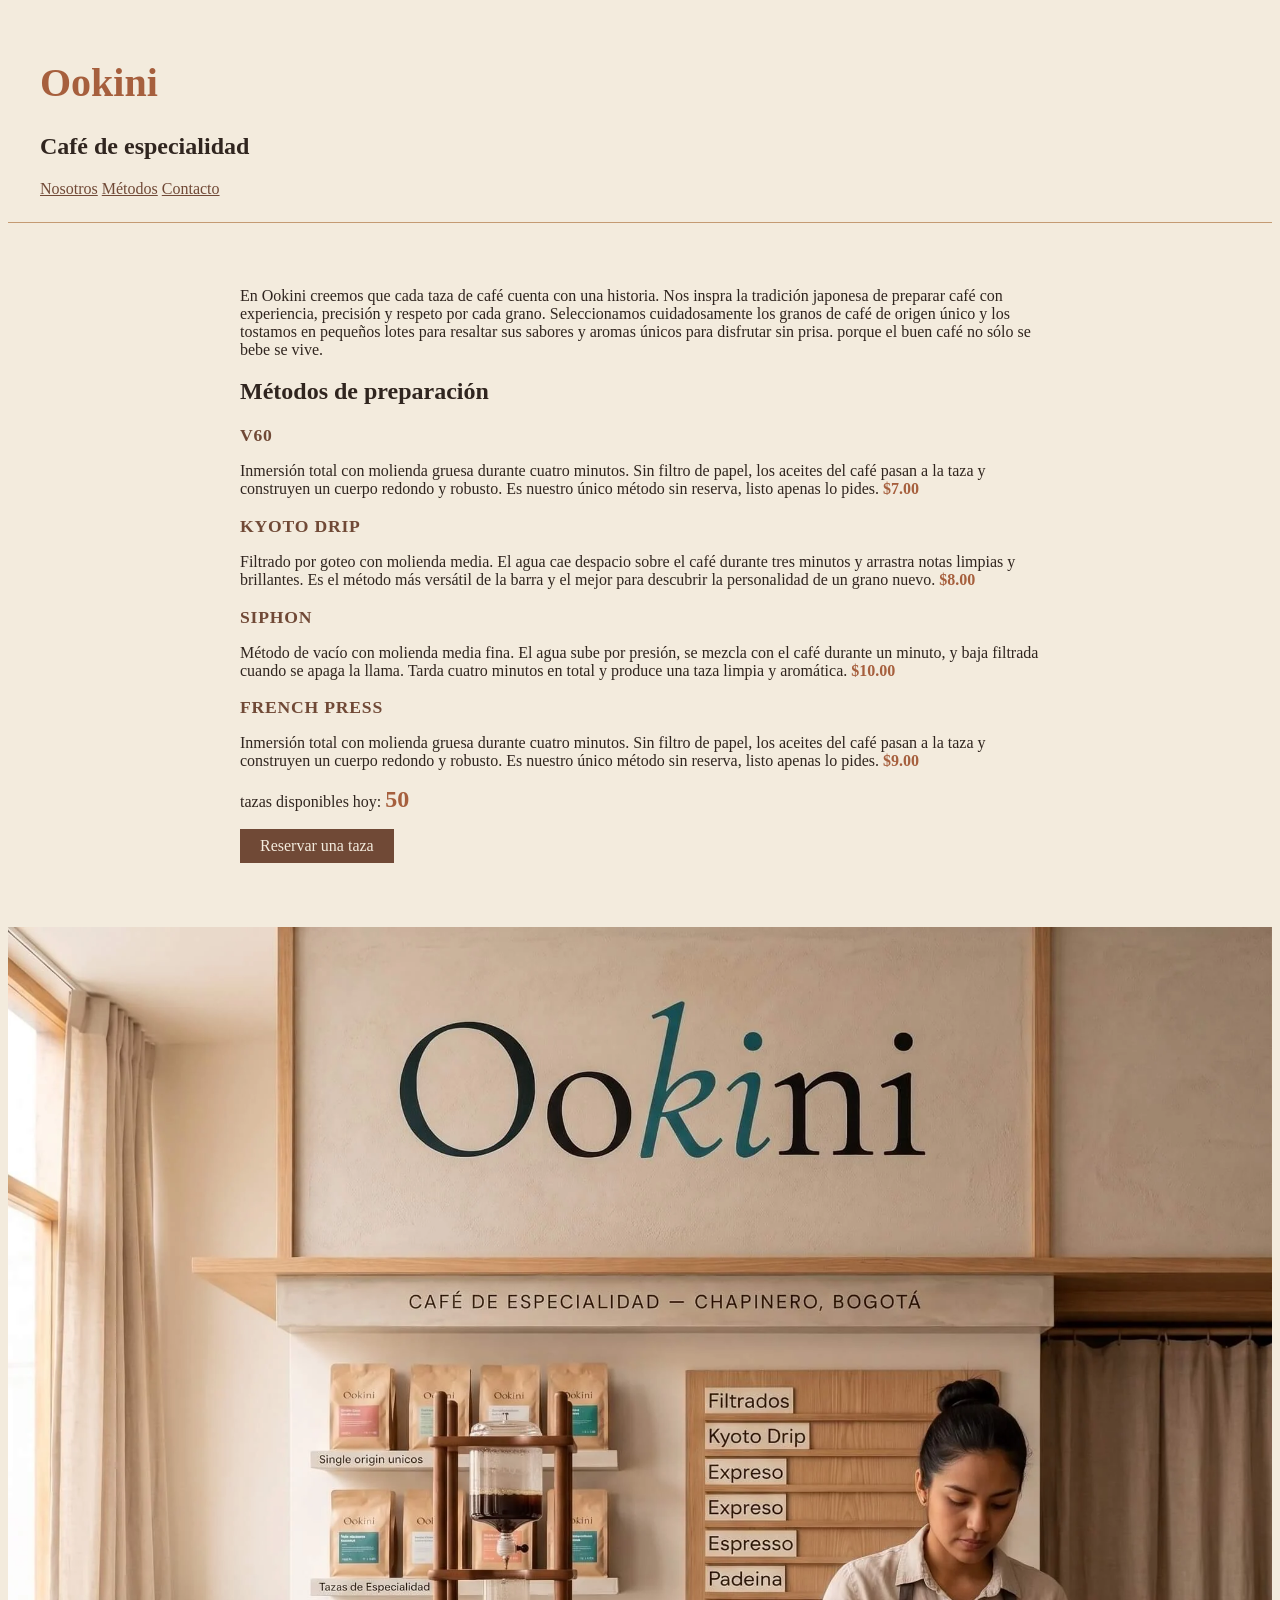
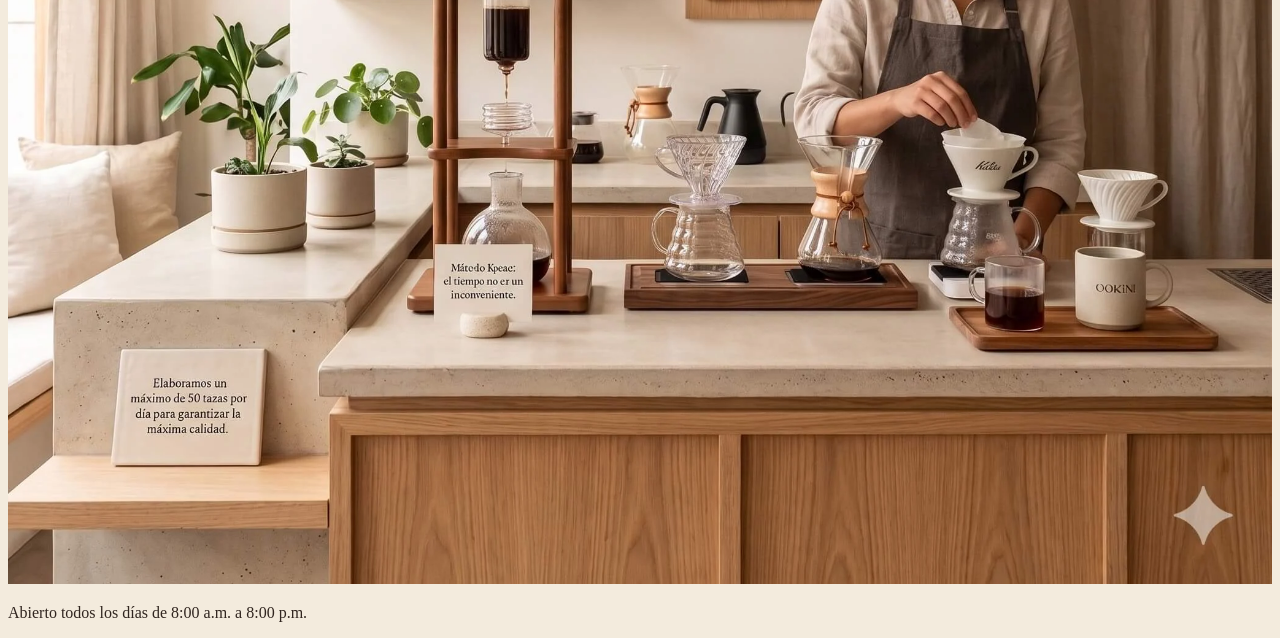
==== index.html @ 70333467 "Version inicial del siio de café Ookini" ====
<!DOCTYPE html>
<html lang="es">
<head>
    <meta charset="UTF-8">
    <meta name="viewport" content="width=device-width, initial-scale=1.0">
    <title>Ookini</title>
    <link rel="stylesheet" href="styles.css">
</head>
<body>
    <header>
        <h1>Ookini</h1>
        <h2>Café de especialidad</h2>
        <nav>
            <a href="#nosotros">Nosotros</a>
            <a href="#metodos">Métodos</a>
            <a href="#contacto">Contacto</a>
        </nav>

    </header>

    <main>   
        <section id="métodos">

<p>En Ookini creemos que cada taza de café cuenta con una historia. Nos inspra la tradición japonesa de preparar café
    con experiencia, precisión y respeto por cada grano. Seleccionamos cuidadosamente los granos de café de origen único
    y los tostamos en pequeños lotes para resaltar sus sabores y aromas únicos para disfrutar sin prisa. 
    porque el buen café no sólo se bebe se vive.</p>

<h2>Métodos de preparación</h2>

<h3 class="metodo-titulo">V60</h3>
<p>Inmersión total con molienda gruesa durante cuatro minutos.
     Sin filtro de papel, los aceites del café pasan a la taza y construyen un cuerpo redondo y robusto.
      Es nuestro único método sin reserva, listo apenas lo pides. <span class="precio">$7.00</span>
</p> 
<h3 class="metodo-titulo">Kyoto drip</h3>
<p>Filtrado por goteo con molienda media. 
    El agua cae despacio sobre el café durante tres minutos y arrastra notas limpias y brillantes. 
    Es el método más versátil de la barra y el mejor para descubrir la personalidad de un grano nuevo. 
    <span class="precio">$8.00</span></p>

<h3 class="metodo-titulo">Siphon</h3>
<p>Método de vacío con molienda media fina. 
    El agua sube por presión, se mezcla con el café durante un minuto, y baja filtrada cuando se apaga la llama. 
    Tarda cuatro minutos en total y produce una taza limpia y aromática. <span class="precio">$10.00</p>

<h3 class="metodo-titulo">French press</h3>
<p>Inmersión total con molienda gruesa durante cuatro minutos.
     Sin filtro de papel, los aceites del café pasan a la taza y construyen un cuerpo redondo y robusto.
      Es nuestro único método sin reserva, listo apenas lo pides. <span class="precio">$9.00</span></p>


    </section>

    <section id=" reservas">
        <p>tazas disponibles hoy: <span id="contador-tazas">50</span></p>
        <button id="reservar-taza">Reservar una taza</button>
        <p id="reserva-registrada"></p>
    </section>
    </main>

    <footer id="contacto">
        <img src="ookini-barra.png" alt="Barra de Ookini, café de especialidad" width="100%">
        <p>Abierto todos los días de 8:00 a.m. a 8:00 p.m.</p>
       </footer>
       <script src="script.js"></script>

</body>
</html>
---- styles.css ----
body {
    font-family: Georgia, serif;
    color: #30251F;
    background-color: #F3EBDD;
}

h1 {
    color: #A65F3D;
    font-size: 2.5rem;
}

header {
    padding: 1.5rem 2rem;
    border-bottom: 1px solid #C49A72;
}

nav a {
    color: #704936;
}
main {
    padding: 3rem 2rem;
    max-width: 800px;
    margin: 0 auto;
}

.metodo-titulo {
    font-size: 1.1rem;
    letter-spacing: 0.05rem;
    text-transform: uppercase;
    margin-bottom: 0.5rem;
    color: #704936;
}

.precio {
    color: #A65F3D;
    font-weight: bold;
}


#reservas {
    display: flex;
    align-items: center;
    gap: 0.75rem;
    padding: 1rem;
    background-color: #F3EBDD;
    color: #30251F;
}

#contador-tazas {
    font-size: 1.5rem;
    font-weight: bold;
    color: #A65F3D;
}

#reservar-taza {
    display: block;
    margin-top: 1rem;
    padding: 0.5rem 1.25rem;
    background-color: #704936;
    color: #F3EBDD;
    border: none;
    font-family: Georgia, serif;
    font-size: 1rem;
    cursor: pointer;
}
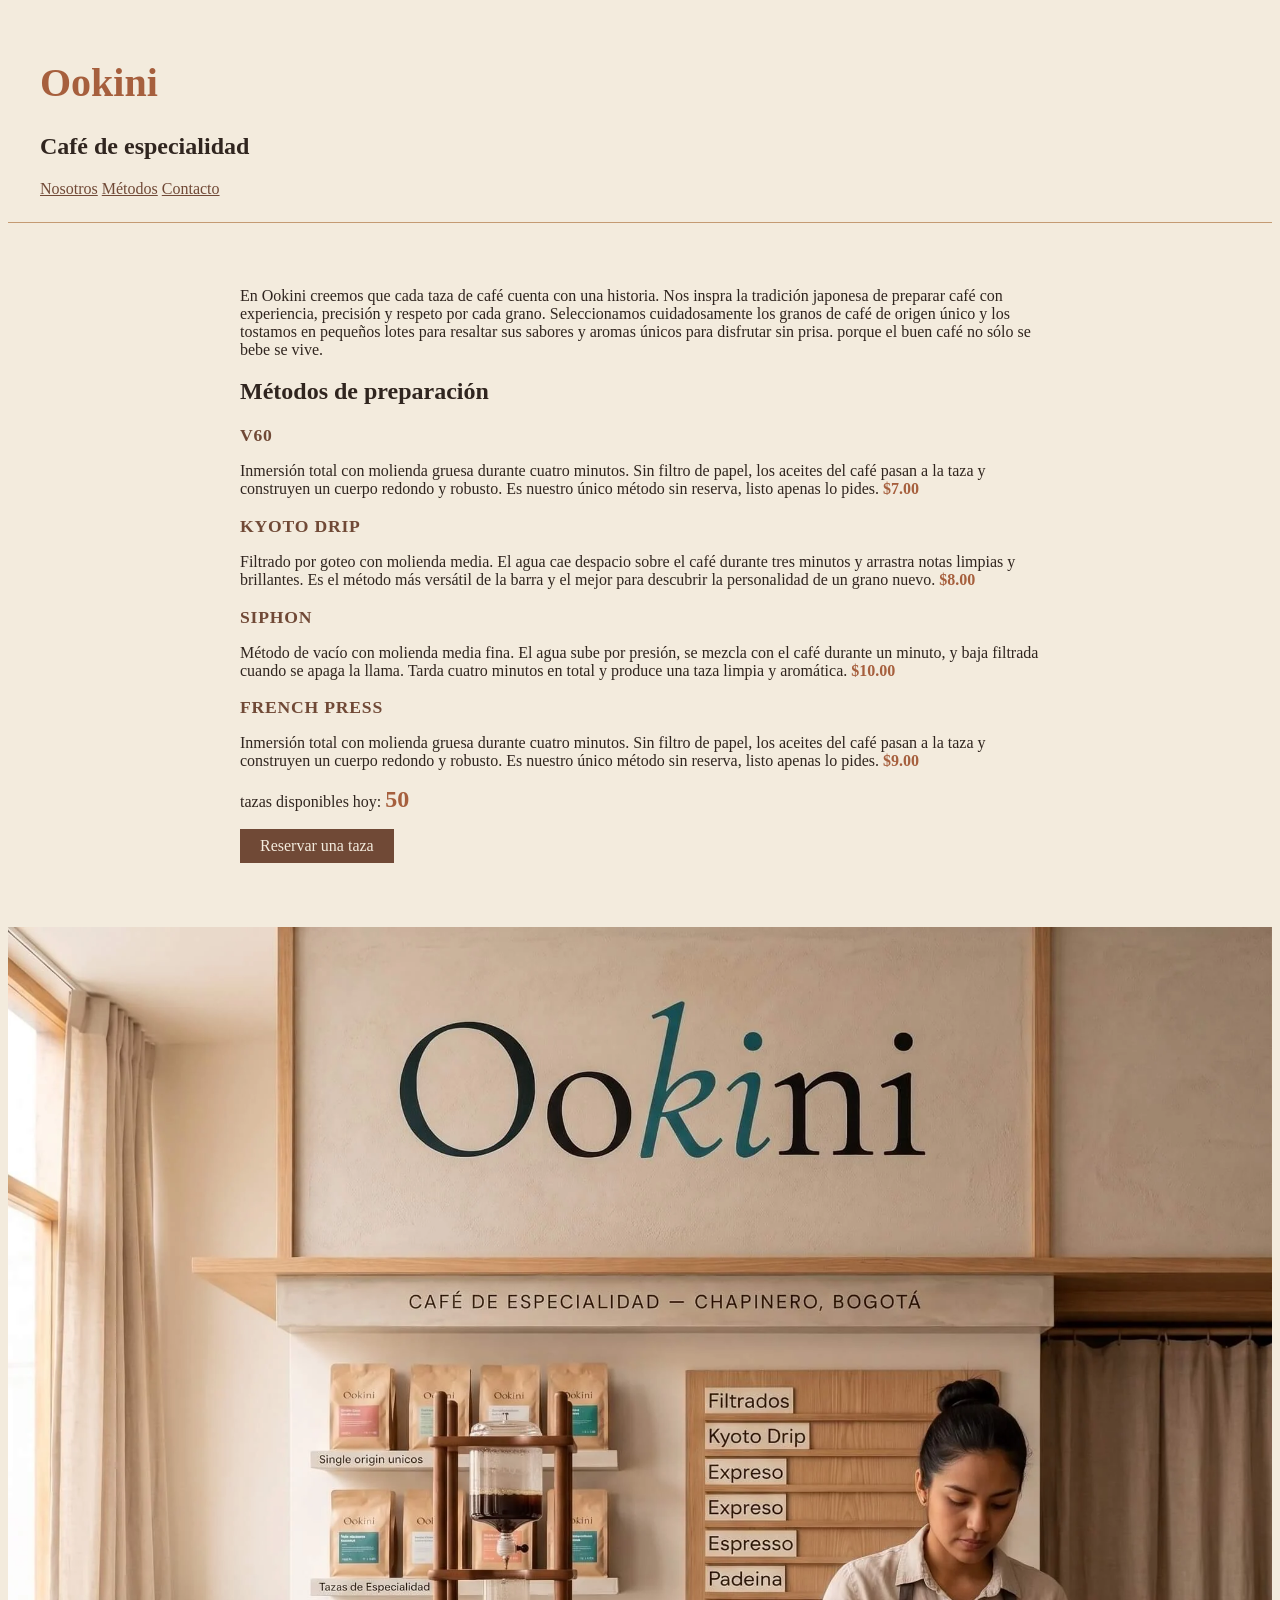
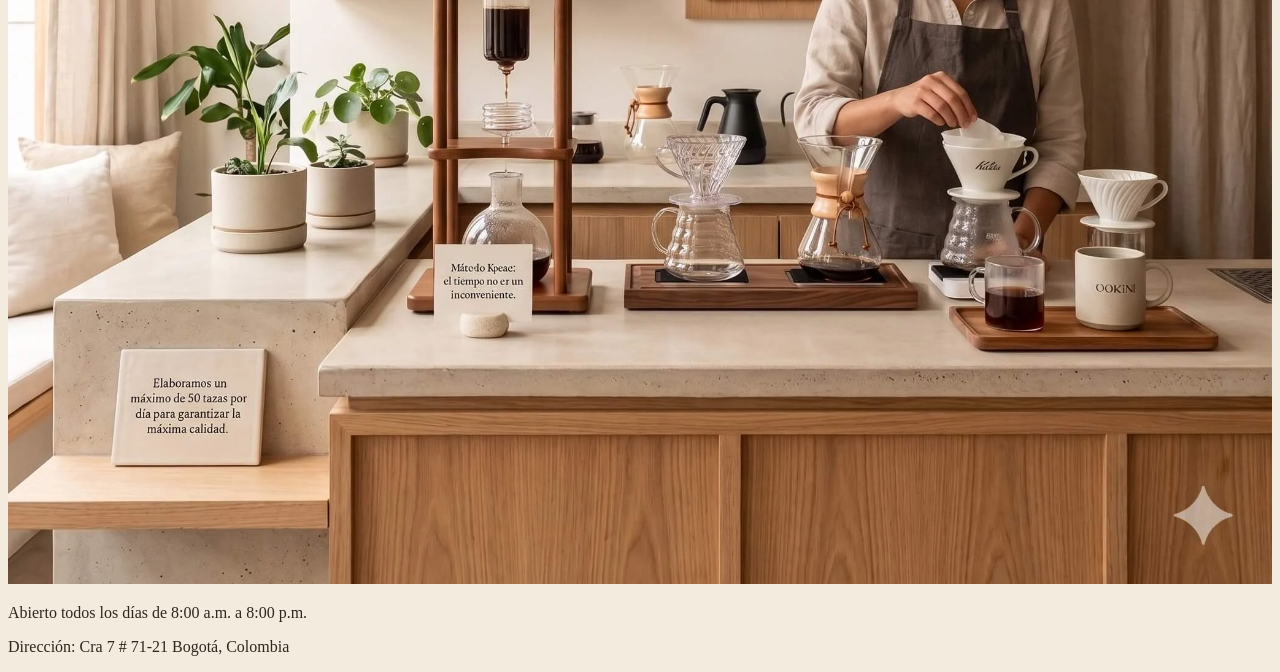
==== commit c1a39752: "agregar direccion de OOkini en la foto" ====
--- a/index.html
+++ b/index.html
@@ -62,6 +62,7 @@
     <footer id="contacto">
         <img src="ookini-barra.png" alt="Barra de Ookini, café de especialidad" width="100%">
         <p>Abierto todos los días de 8:00 a.m. a 8:00 p.m.</p>
+        <p>Dirección: Cra 7 # 71-21 Bogotá, Colombia</p>
        </footer>
        <script src="script.js"></script>
 
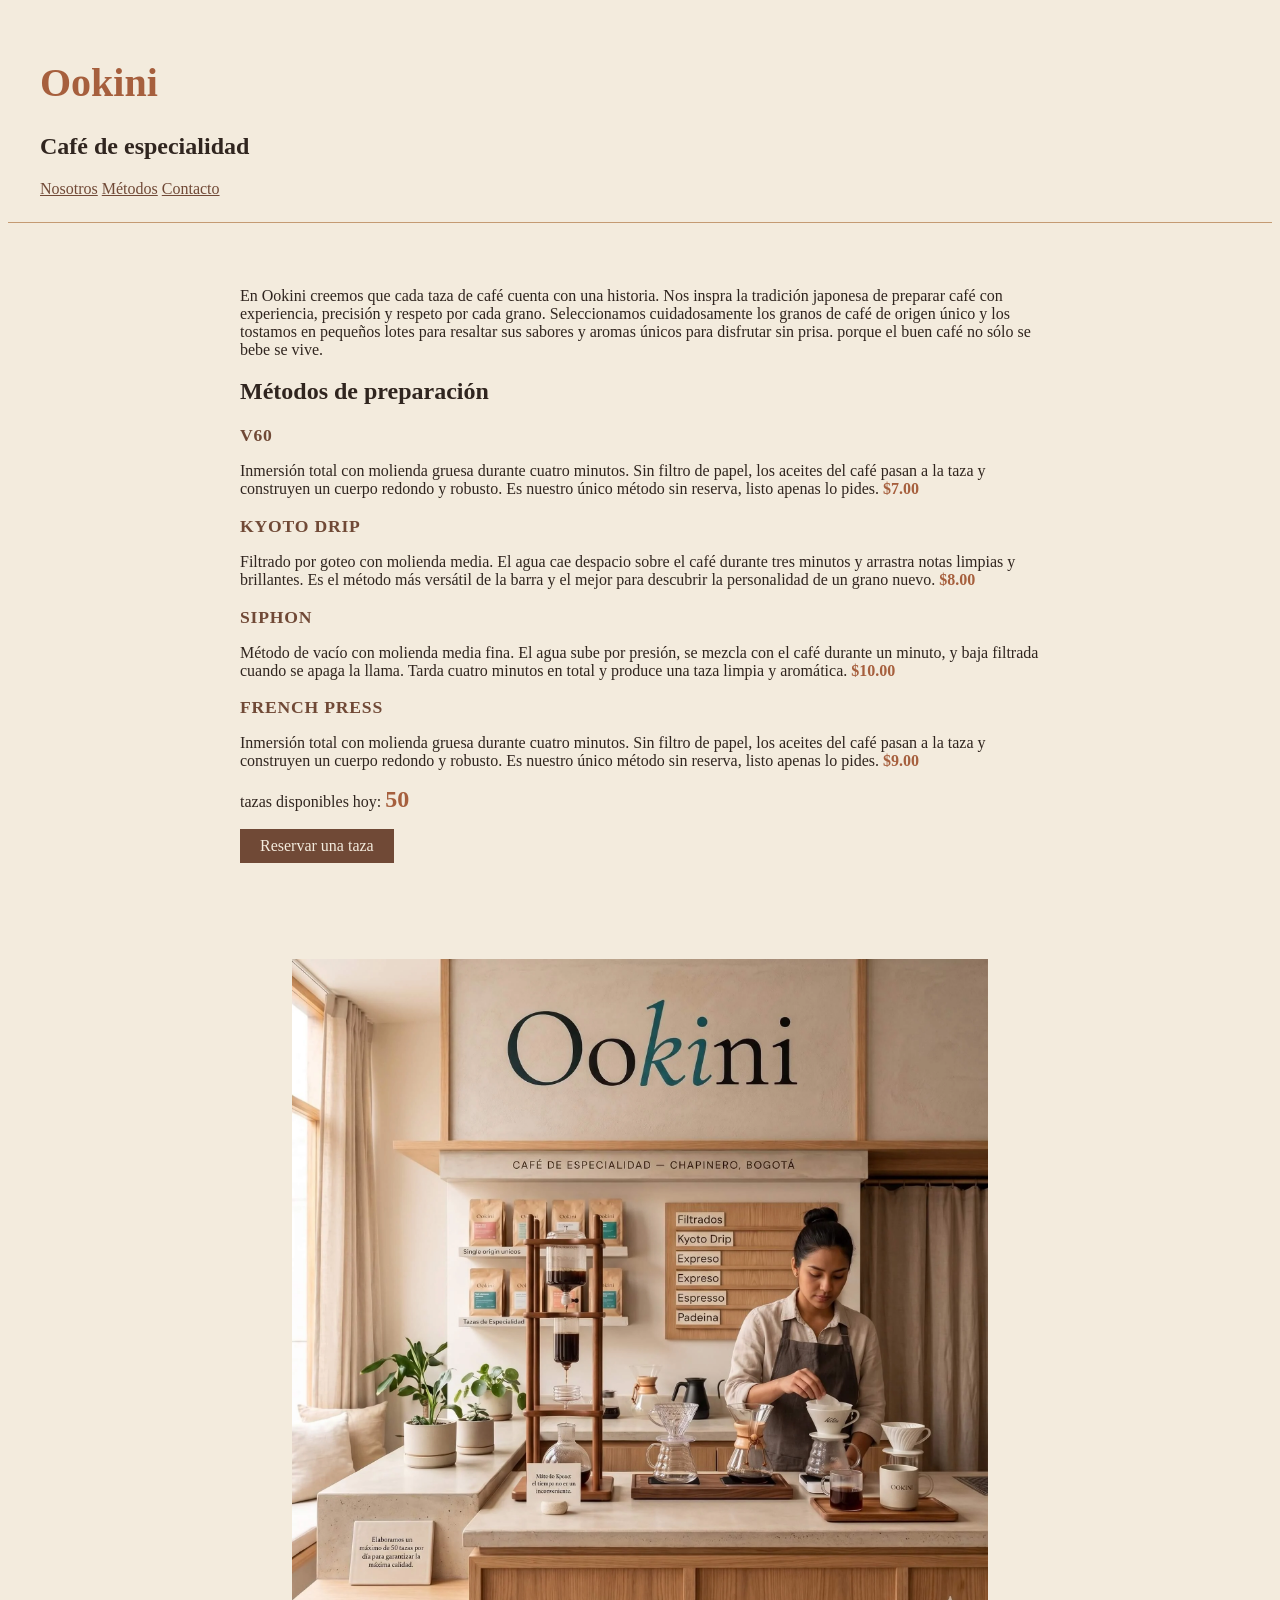
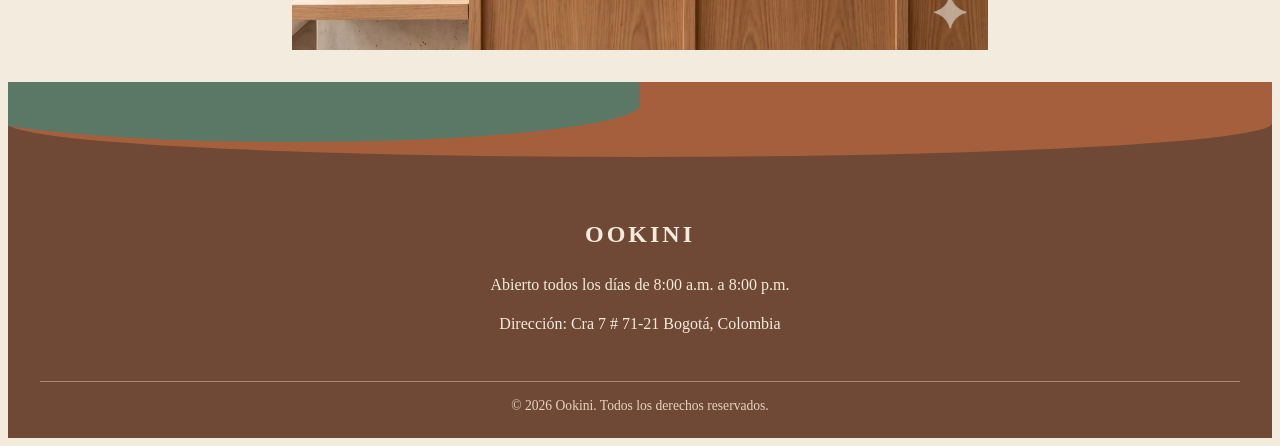
==== commit c52676a6: "Actualizar diseno del pie de pagina de Ookini" ====
--- a/index.html
+++ b/index.html
@@ -59,12 +59,28 @@
     </section>
     </main>
 
-    <footer id="contacto">
-        <img src="ookini-barra.png" alt="Barra de Ookini, café de especialidad" width="100%">
+</main>
+
+<img src="ookini-barra.png" alt="Barra de Ookini, café de especialidad" class="imagen-ookini">
+
+<footer id="contacto">
+    <div class="curvas"></div>
+
+    <div class="informacion-footer">
+        <h3>OOKINI</h3>
         <p>Abierto todos los días de 8:00 a.m. a 8:00 p.m.</p>
         <p>Dirección: Cra 7 # 71-21 Bogotá, Colombia</p>
-       </footer>
-       <script src="script.js"></script>
+    </div>
+
+    <div class="derechos">
+        © 2026 Ookini. Todos los derechos reservados.
+    </div>
+</footer>
+
+<script src="script.js"></script>
+</body>
+</html>
+
 
 </body>
 </html>
--- a/styles.css
+++ b/styles.css
@@ -64,3 +64,71 @@
     cursor: pointer;
 }
 
+
+/* Fotografía independiente del pie de página */
+.imagen-ookini {
+    width: 55%;
+    height: auto;
+    display: block;
+    margin: 2rem auto;
+}
+
+/* Pie de página */
+#contacto {
+    position: relative;
+    background-color: #704936;
+    color: #F3EBDD;
+    margin-top: 2rem;
+    padding: 0 2rem 1.5rem;
+    font-family: Georgia, serif;
+    overflow: hidden;
+}
+
+/* Curvas decorativas superiores */
+.curvas {
+    height: 75px;
+    margin: 0 -2rem 1.5rem;
+    background-color: #A65F3D;
+    border-radius: 0 0 50% 50% / 0 0 45% 45%;
+    position: relative;
+}
+
+.curvas::before {
+    content: "";
+    position: absolute;
+    width: 55%;
+    height: 75px;
+    left: -5%;
+    top: -15px;
+    background-color: #5B7867;
+    border-radius: 0 0 50% 50%;
+}
+
+.informacion-footer {
+    text-align: center;
+    padding: 1rem 0;
+}
+
+.informacion-footer h3 {
+    color: #F3EBDD;
+    letter-spacing: 3px;
+    font-size: 1.5rem;
+}
+
+.informacion-footer p {
+    margin: 0.8rem 0;
+    line-height: 1.6;
+}
+
+.derechos {
+    border-top: 1px solid #A88770;
+    padding-top: 1rem;
+    margin-top: 1rem;
+    text-align: center;
+    font-size: 0.85rem;
+    color: #E5D3C1;
+}
+
+
+
+
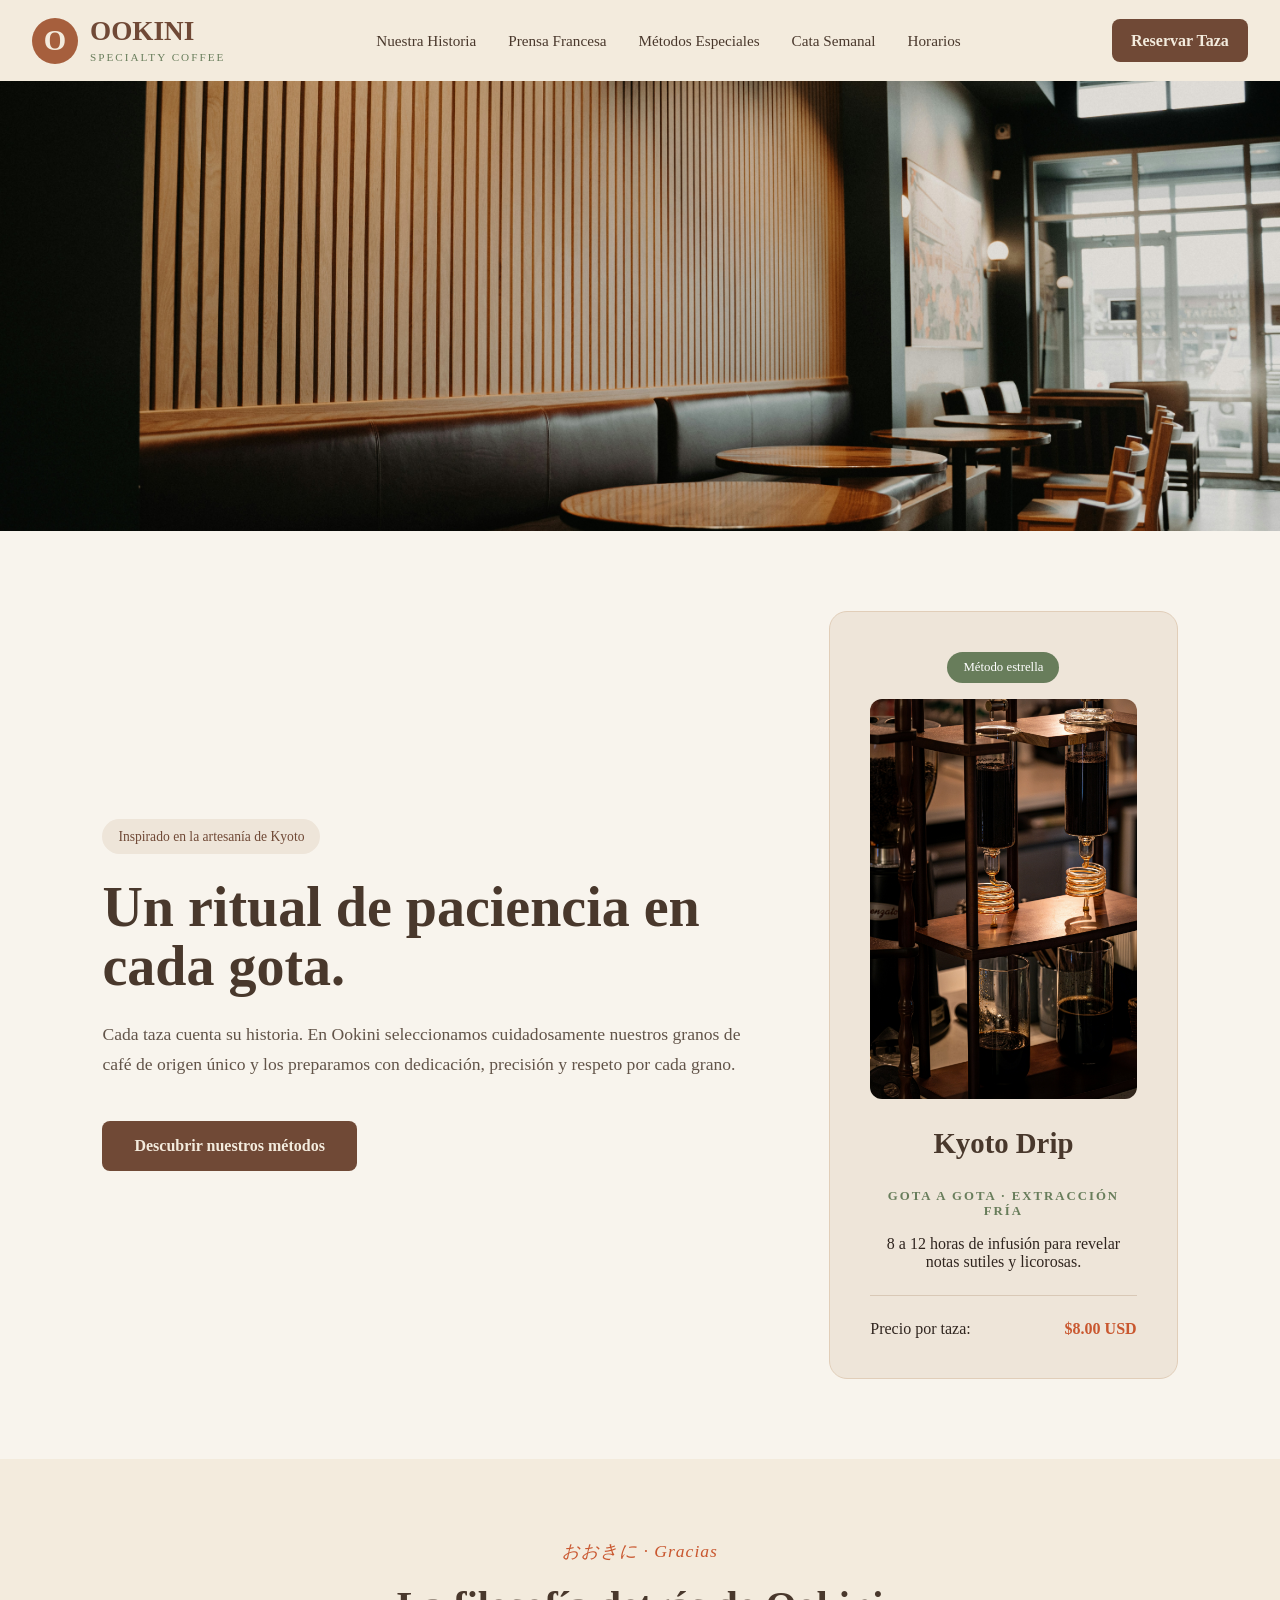
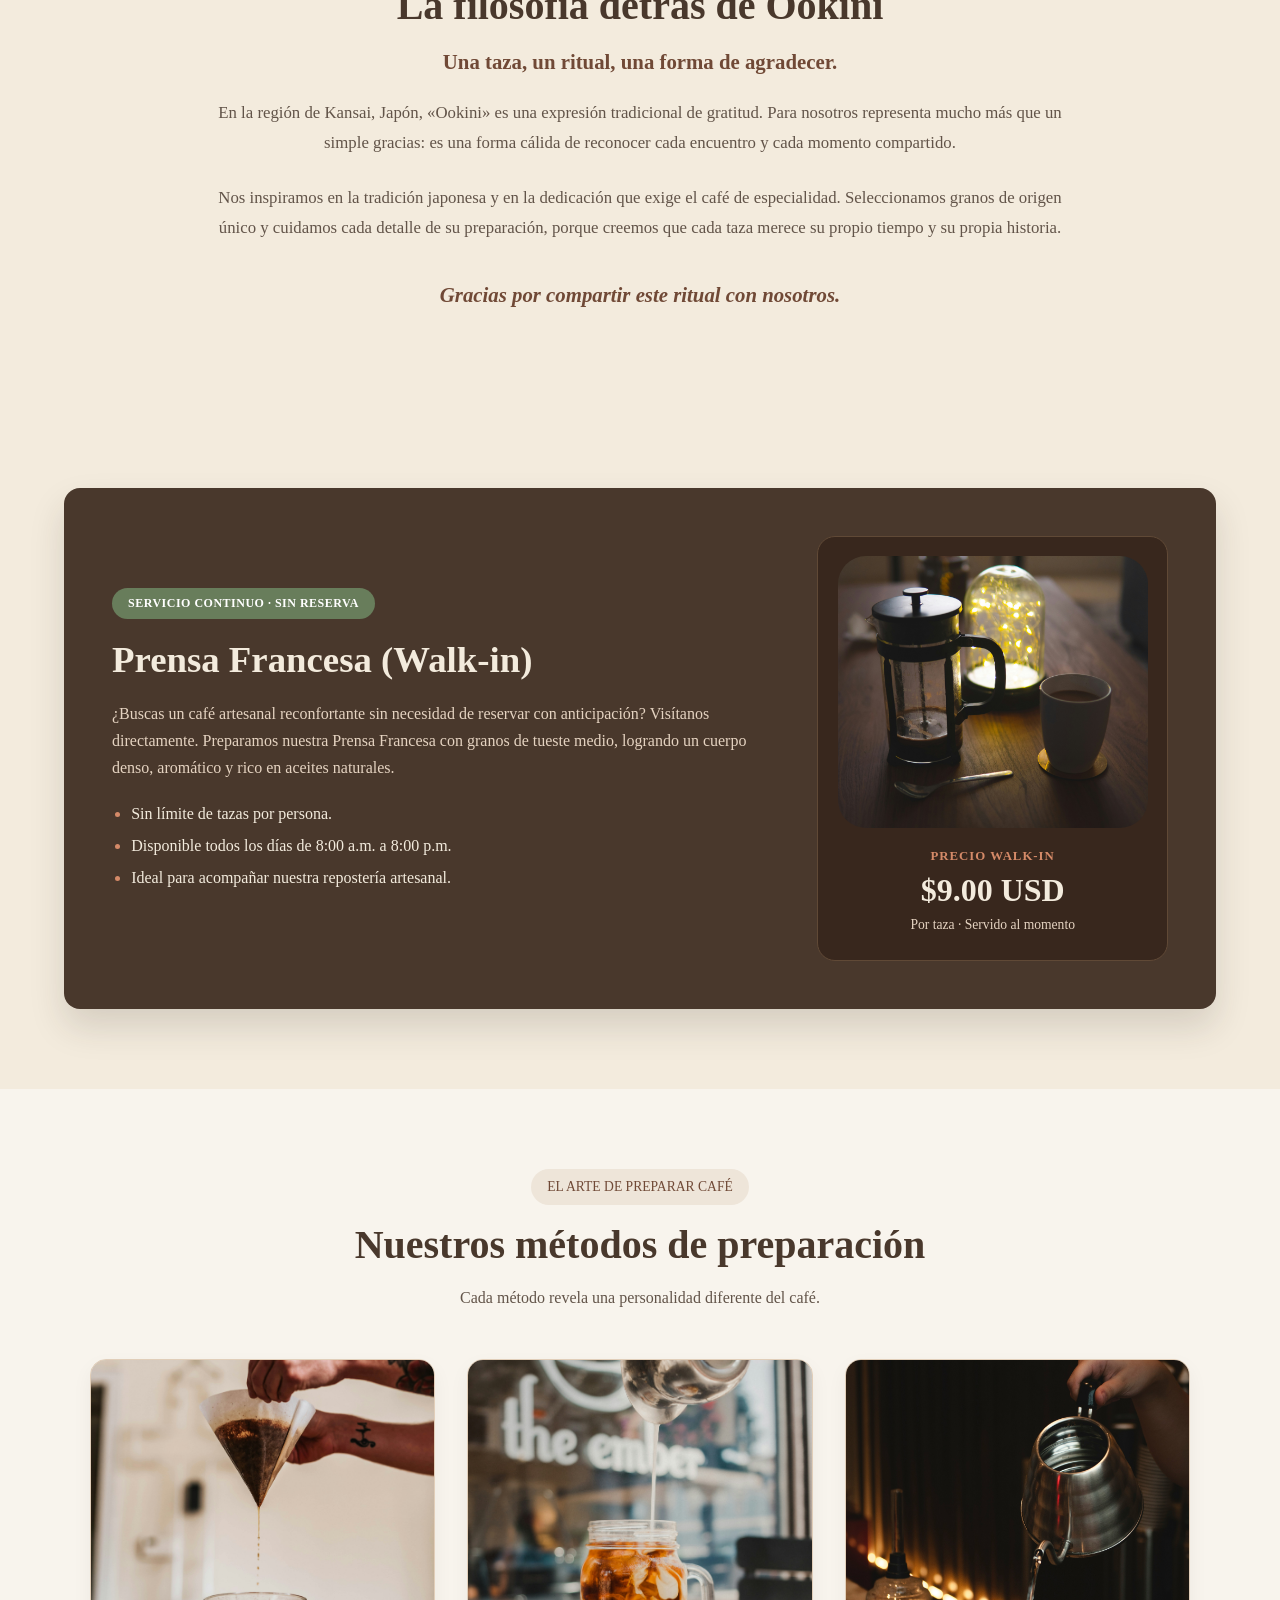
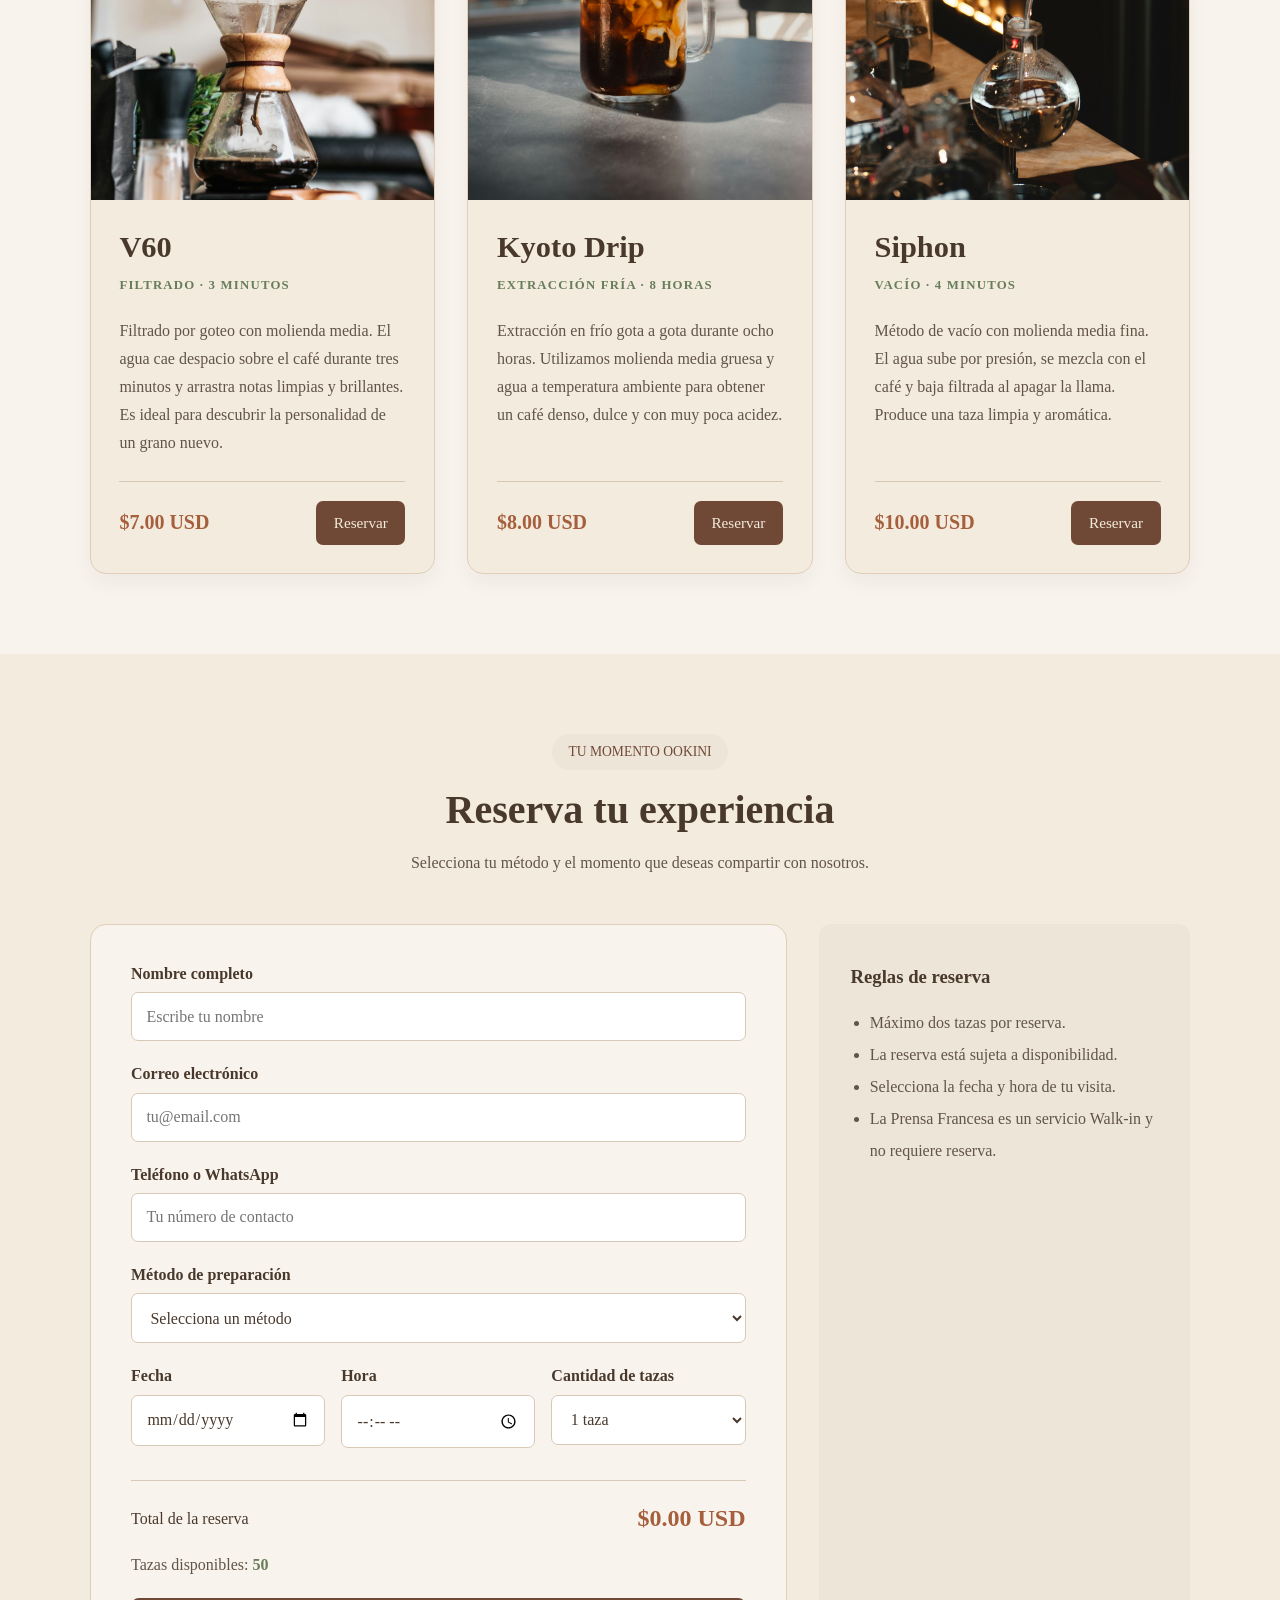
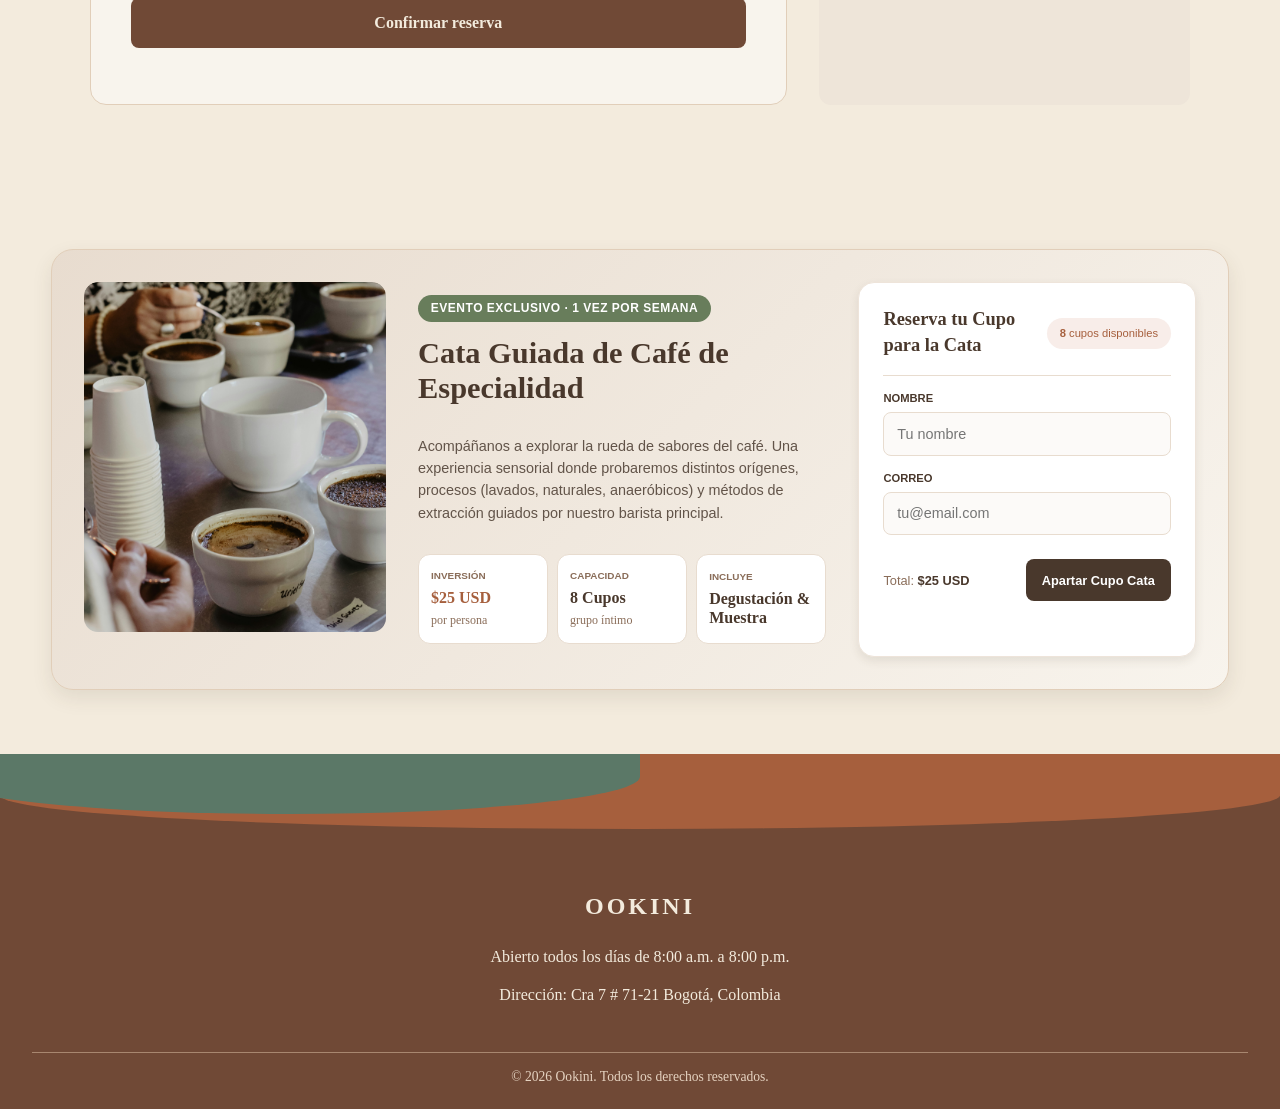
==== commit 25b84c82: "Actualización final de Ookini café" ====
--- a/index.html
+++ b/index.html
@@ -7,63 +7,497 @@
     <link rel="stylesheet" href="styles.css">
 </head>
 <body>
-    <header>
-        <h1>Ookini</h1>
-        <h2>Café de especialidad</h2>
-        <nav>
-            <a href="#nosotros">Nosotros</a>
-            <a href="#metodos">Métodos</a>
-            <a href="#contacto">Contacto</a>
-        </nav>
-
-    </header>
-
-    <main>   
-        <section id="métodos">
-
-<p>En Ookini creemos que cada taza de café cuenta con una historia. Nos inspra la tradición japonesa de preparar café
-    con experiencia, precisión y respeto por cada grano. Seleccionamos cuidadosamente los granos de café de origen único
-    y los tostamos en pequeños lotes para resaltar sus sabores y aromas únicos para disfrutar sin prisa. 
-    porque el buen café no sólo se bebe se vive.</p>
-
-<h2>Métodos de preparación</h2>
-
-<h3 class="metodo-titulo">V60</h3>
-<p>Inmersión total con molienda gruesa durante cuatro minutos.
-     Sin filtro de papel, los aceites del café pasan a la taza y construyen un cuerpo redondo y robusto.
-      Es nuestro único método sin reserva, listo apenas lo pides. <span class="precio">$7.00</span>
-</p> 
-<h3 class="metodo-titulo">Kyoto drip</h3>
-<p>Filtrado por goteo con molienda media. 
-    El agua cae despacio sobre el café durante tres minutos y arrastra notas limpias y brillantes. 
-    Es el método más versátil de la barra y el mejor para descubrir la personalidad de un grano nuevo. 
-    <span class="precio">$8.00</span></p>
-
-<h3 class="metodo-titulo">Siphon</h3>
-<p>Método de vacío con molienda media fina. 
-    El agua sube por presión, se mezcla con el café durante un minuto, y baja filtrada cuando se apaga la llama. 
-    Tarda cuatro minutos en total y produce una taza limpia y aromática. <span class="precio">$10.00</p>
-
-<h3 class="metodo-titulo">French press</h3>
-<p>Inmersión total con molienda gruesa durante cuatro minutos.
-     Sin filtro de papel, los aceites del café pasan a la taza y construyen un cuerpo redondo y robusto.
-      Es nuestro único método sin reserva, listo apenas lo pides. <span class="precio">$9.00</span></p>
-
+
+<header class="header-principal">
+
+    <div class="logo">
+        <div class="logo-simbolo">O</div>
+
+        <div class="logo-texto">
+            <h1>OOKINI</h1>
+            <span>SPECIALTY COFFEE</span>
+        </div>
+    </div>
+ 
+<nav class="menu-principal">
+    <a href="#filosofia">Nuestra Historia</a>
+    <a href="#prensa-francesa">Prensa Francesa</a>
+    <a href="#metodos-especiales">Métodos Especiales</a>
+    <a href="#cata-semanal">Cata Semanal</a>
+    <a href="#contacto">Horarios</a>
+</nav>
+
+    <a href="#reservas" class="boton-header">
+        Reservar Taza
+    </a>
+
+</header>
+
+<section class="portada">
+    <img src="ookini-portada.jpg" alt="Interior de la cafeteria Ookini">
+</section>
+
+<main>
+
+    <!-- PRESENTACIÓN PRINCIPAL -->
+    <section class="presentacion" id="historia">
+
+        <div class="presentacion-texto">
+
+            <span class="etiqueta">
+                Inspirado en la artesanía de Kyoto
+            </span>
+
+            <h2>Un ritual de paciencia en cada gota.</h2>
+
+            <p>
+                Cada taza cuenta su historia. En Ookini seleccionamos
+                cuidadosamente nuestros granos de café de origen único
+                y los preparamos con dedicación, precisión y respeto
+                por cada grano.
+            </p>
+
+            <a href="#metodos-especiales" class="boton-presentacion">
+                Descubrir nuestros métodos
+            </a>
+
+        </div>
+
+        <div class="tarjeta-metodo">
+
+            <span class="etiqueta-estrella">Método estrella</span>
+
+            <img
+                src="kyoto-drip.jpg"
+                alt="Preparación de café Kyoto Drip"
+                class="imagen-kyoto"
+            >
+
+            <h3>Kyoto Drip</h3>
+
+            <p class="subtitulo-tarjeta">
+                GOTA A GOTA · EXTRACCIÓN FRÍA
+            </p>
+
+            <p>
+                8 a 12 horas de infusión para revelar
+                notas sutiles y licorosas.
+            </p>
+
+            <div class="precio-tarjeta">
+                <span>Precio por taza:</span>
+                <strong>$8.00 USD</strong>
+            </div>
+
+        </div>
 
     </section>
 
-    <section id=" reservas">
-        <p>tazas disponibles hoy: <span id="contador-tazas">50</span></p>
-        <button id="reservar-taza">Reservar una taza</button>
-        <p id="reserva-registrada"></p>
+    <!-- FILOSOFÍA DE OOKINI -->
+    <section class="filosofia" id="filosofia">
+
+        <span class="filosofia-etiqueta">
+            おおきに · Gracias
+        </span>
+
+        <h2>La filosofía detrás de Ookini</h2>
+
+        <h3>Una taza, un ritual, una forma de agradecer.</h3>
+
+        <p>
+            En la región de Kansai, Japón, «Ookini» es una
+            expresión tradicional de gratitud. Para nosotros
+            representa mucho más que un simple gracias:
+            es una forma cálida de reconocer cada encuentro
+            y cada momento compartido.
+        </p>
+
+        <p>
+            Nos inspiramos en la tradición japonesa y en la
+            dedicación que exige el café de especialidad.
+            Seleccionamos granos de origen único y cuidamos
+            cada detalle de su preparación, porque creemos
+            que cada taza merece su propio tiempo y su
+            propia historia.
+        </p>
+
+        <h3 class="cierre-filosofia">
+            Gracias por compartir este ritual con nosotros.
+        </h3>
+
     </section>
-    </main>
+
+    <!-- PRENSA FRANCESA WALK-IN -->
+    <section class="walkin" id="prensa-francesa">
+
+        <div class="walkin-texto">
+
+            <span class="walkin-etiqueta">
+                SERVICIO CONTINUO · SIN RESERVA
+            </span>
+
+            <h2>Prensa Francesa (Walk-in)</h2>
+
+            <p>
+                ¿Buscas un café artesanal reconfortante
+                sin necesidad de reservar con anticipación?
+                Visítanos directamente. Preparamos nuestra
+                Prensa Francesa con granos de tueste medio,
+                logrando un cuerpo denso, aromático y rico
+                en aceites naturales.
+            </p>
+
+            <ul>
+                <li>Sin límite de tazas por persona.</li>
+                <li>Disponible todos los días de 8:00 a.m. a 8:00 p.m.</li>
+                <li>Ideal para acompañar nuestra repostería artesanal.</li>
+            </ul>
+
+        </div>
+
+        <div class="walkin-visual">
+
+            <img
+                src="french-press2.jpg"
+                alt="Prensa francesa con una taza de café"
+                class="imagen-prensa"
+            >
+
+            <div class="walkin-precio">
+
+                <span>PRECIO WALK-IN</span>
+
+                <strong>$9.00 USD</strong>
+
+                <small>Por taza · Servido al momento</small>
+
+            </div>
+
+        </div>
+    </section>
+
+    
+    <!-- MÉTODOS DE PREPARACIÓN -->
+    <section class="metodos-seccion" id="metodos-especiales">
+
+        <div class="metodos-encabezado">
+            <span class="etiqueta">EL ARTE DE PREPARAR CAFÉ</span>
+            <h2>Nuestros métodos de preparación</h2>
+            <p>Cada método revela una personalidad diferente del café.</p>
+        </div>
+
+        <div class="metodos-grid">
+
+            <!-- V60 -->
+            <article class="metodo-card">
+
+                <img src="cafe-filtrado.jpg"
+                     alt="Preparación de café V60">
+
+                <div class="metodo-contenido">
+                    <h3>V60</h3>
+                    <span class="metodo-tiempo">FILTRADO · 3 MINUTOS</span>
+
+                    <p>
+                        Filtrado por goteo con molienda media.
+                        El agua cae despacio sobre el café durante
+                        tres minutos y arrastra notas limpias y brillantes.
+                        Es ideal para descubrir la personalidad de un grano nuevo.
+                    </p>
+
+                    <div class="metodo-pie">
+                        <strong>$7.00 USD</strong>
+                        <button type="button" class="boton-metodo"
+                                data-metodo="V60">
+                            Reservar
+                        </button>
+                    </div>
+                </div>
+
+            </article>
+
+            <!-- KYOTO DRIP -->
+            <article class="metodo-card">
+
+                <img src="cafe-helado.jpg"
+                     alt="Preparación de café Kyoto Drip">
+
+                <div class="metodo-contenido">
+                    <h3>Kyoto Drip</h3>
+                    <span class="metodo-tiempo">EXTRACCIÓN FRÍA · 8 HORAS</span>
+
+                    <p>
+                        Extracción en frío gota a gota durante ocho horas.
+                        Utilizamos molienda media gruesa y agua a temperatura
+                        ambiente para obtener un café denso, dulce y con
+                        muy poca acidez.
+                    </p>
+
+                    <div class="metodo-pie">
+                        <strong>$8.00 USD</strong>
+                        <button type="button" class="boton-metodo"
+                                data-metodo="Kyoto Drip">
+                            Reservar
+                        </button>
+                    </div>
+                </div>
+
+            </article>
+
+            <!-- SIPHON -->
+            <article class="metodo-card">
+
+                <img src="siphon-taza2.jpg"
+                     alt="Preparación de café mediante método Siphon">
+
+                <div class="metodo-contenido">
+                    <h3>Siphon</h3>
+                    <span class="metodo-tiempo">VACÍO · 4 MINUTOS</span>
+
+                    <p>
+                        Método de vacío con molienda media fina.
+                        El agua sube por presión, se mezcla con el café
+                        y baja filtrada al apagar la llama.
+                        Produce una taza limpia y aromática.
+                    </p>
+
+                    <div class="metodo-pie">
+                        <strong>$10.00 USD</strong>
+                        <button type="button" class="boton-metodo"
+                                data-metodo="Siphon">
+                            Reservar
+                        </button>
+                    </div>
+                </div>
+
+            </article>
+
+        </div>
+
+    </section>
+
+
+   
+<!-- FORMULARIO DE RESERVAS -->
+<section class="reservas-seccion" id="reservas">
+
+    <div class="reservas-encabezado">
+        <span class="etiqueta">TU MOMENTO OOKINI</span>
+        <h2>Reserva tu experiencia</h2>
+        <p>Selecciona tu método y el momento que deseas compartir con nosotros.</p>
+    </div>
+
+    <!-- CONTENEDOR DE LAS DOS TARJETAS -->
+    <div class="reservas-contenido">
+
+        <!-- FORMULARIO -->
+        <form id="formulario-reserva">
+
+<div class="campo-reserva">
+    <label for="nombre-cliente">Nombre completo</label>
+    <input
+        type="text"
+        id="nombre-cliente"
+        placeholder="Escribe tu nombre"
+        required
+    >
+</div>
+
+<div class="campo-reserva">
+    <label for="correo-cliente">Correo electrónico</label>
+    <input
+        type="email"
+        id="correo-cliente"
+        placeholder="tu@email.com"
+        required
+    >
+</div>
+
+<div class="campo-reserva">
+    <label for="telefono-cliente">Teléfono o WhatsApp</label>
+    <input
+        type="tel"
+        id="telefono-cliente"
+        placeholder="Tu número de contacto"
+        required
+    >
+</div>
+
+
+            <div class="campo-reserva">
+                <label for="metodo">Método de preparación</label>
+
+                <select id="metodo" required>
+                    <option value="">Selecciona un método</option>
+                    <option value="V60">V60 — $7.00</option>
+                    <option value="Kyoto Drip">Kyoto Drip — $8.00</option>
+                    <option value="Siphon">Siphon — $10.00</option>
+                </select>
+            </div>
+
+            <div class="reserva-fila">
+
+                <div class="campo-reserva">
+                    <label for="fecha">Fecha</label>
+                    <input type="date" id="fecha" required>
+                </div>
+
+                <div class="campo-reserva">
+                    <label for="hora">Hora</label>
+                    <input type="time" id="hora" min="08:00" max="19:00" required>
+                </div>
+
+                <div class="campo-reserva">
+                    <label for="cantidad">Cantidad de tazas</label>
+
+                    <select id="cantidad" required>
+                        <option value="1">1 taza</option>
+                        <option value="2">2 tazas</option>
+                    </select>
+                </div>
+
+            </div>
+
+            <div class="reserva-resumen">
+                <span>Total de la reserva</span>
+                <strong id="total-reserva">$0.00 USD</strong>
+            </div>
+
+            <p class="disponibilidad">
+                Tazas disponibles:
+                <strong id="contador-tazas">50</strong>
+            </p>
+
+            <button type="submit" id="reservar-taza">
+                Confirmar reserva
+            </button>
+
+            <p id="reserva-registrada" aria-live="polite"></p>
+
+        </form>
+
+        <!-- REGLAS DE RESERVA -->
+        <div class="reglas-reserva">
+
+            <h3>Reglas de reserva</h3>
+
+            <ul>
+                <li>Máximo dos tazas por reserva.</li>
+                <li>La reserva está sujeta a disponibilidad.</li>
+                <li>Selecciona la fecha y hora de tu visita.</li>
+                <li>La Prensa Francesa es un servicio Walk-in y no requiere reserva.</li>
+            </ul>
+
+        </div>
+
+    </div>
+    <!-- FIN DEL CONTENEDOR DE RESERVAS -->
+
+</section>
+
+
+<!-- CATA SEMANAL -->
+<section class="cata-semanal" id="cata-semanal">
+
+    <!-- FOTOGRAFÍA -->
+    <div class="cata-fotografia">
+        <img
+            src="cata-semanal.jpg"
+            alt="Experiencia de degustación de café de especialidad"
+        >
+    </div>
+
+    <!-- INFORMACIÓN DE LA CATA -->
+    <div class="cata-informacion">
+
+        <span class="cata-etiqueta">
+            EVENTO EXCLUSIVO · 1 VEZ POR SEMANA
+        </span>
+
+        <h2>Cata Guiada de Café de Especialidad</h2>
+
+        <p>
+            Acompáñanos a explorar la rueda de sabores del café.
+            Una experiencia sensorial donde probaremos distintos
+            orígenes, procesos (lavados, naturales, anaeróbicos)
+            y métodos de extracción guiados por nuestro barista principal.
+        </p>
+
+        <div class="cata-datos">
+
+            <div>
+                <span>INVERSIÓN</span>
+                <strong>$25 USD</strong>
+                <small>por persona</small>
+            </div>
+
+            <div>
+                <span>CAPACIDAD</span>
+                <strong>8 Cupos</strong>
+                <small>grupo íntimo</small>
+            </div>
+
+            <div>
+                <span>INCLUYE</span>
+                <strong>Degustación &amp; Muestra</strong>
+            </div>
+
+        </div>
+
+    </div>
+
+    <!-- FORMULARIO DE CATA -->
+    <form class="cata-formulario" id="formulario-cata">
+
+        <div class="cata-formulario-cabecera">
+            <h3>Reserva tu Cupo para la Cata</h3>
+
+            <span>
+                <strong id="contador-cata">8</strong>
+                cupos disponibles
+            </span>
+        </div>
+
+        <div class="campo-cata">
+            <label for="nombre-cata">NOMBRE</label>
+            <input
+                type="text"
+                id="nombre-cata"
+                placeholder="Tu nombre"
+                required
+            >
+        </div>
+
+        <div class="campo-cata">
+            <label for="correo-cata">CORREO</label>
+            <input
+                type="email"
+                id="correo-cata"
+                placeholder="tu@email.com"
+                required
+            >
+        </div>
+
+        <div class="cata-pie-formulario">
+            <p>Total: <strong>$25 USD</strong></p>
+
+            <button type="submit" id="reservar-cata">
+                Apartar Cupo Cata
+            </button>
+        </div>
+
+        <p id="mensaje-cata" aria-live="polite"></p>
+
+    </form>
+
+</section>
+<!-- FIN CATA SEMANAL -->
+
 
 </main>
 
-<img src="ookini-barra.png" alt="Barra de Ookini, café de especialidad" class="imagen-ookini">
-
 <footer id="contacto">
+
     <div class="curvas"></div>
 
     <div class="informacion-footer">
@@ -75,12 +509,10 @@
     <div class="derechos">
         © 2026 Ookini. Todos los derechos reservados.
     </div>
+
 </footer>
 
 <script src="script.js"></script>
-</body>
-</html>
-
 
 </body>
 </html>
--- a/styles.css
+++ b/styles.css
@@ -1,7 +1,16 @@
+/* =========================================
+   CONFIGURACIÓN GENERAL
+========================================= */
+
+* {
+    box-sizing: border-box;
+}
+
 body {
     font-family: Georgia, serif;
     color: #30251F;
     background-color: #F3EBDD;
+    margin: 0;
 }
 
 h1 {
@@ -9,71 +18,655 @@
     font-size: 2.5rem;
 }
 
-header {
-    padding: 1.5rem 2rem;
-    border-bottom: 1px solid #C49A72;
-}
-
-nav a {
+
+/* =========================================
+   ENCABEZADO
+========================================= */
+
+.header-principal {
+    display: flex;
+    align-items: center;
+    justify-content: space-between;
+    gap: 1.5rem;
+    padding: 1rem 2rem;
+    width: 100%;
+}
+
+.logo {
+    display: flex;
+    align-items: center;
+    gap: 12px;
+}
+
+.logo-simbolo {
+    width: 46px;
+    height: 46px;
+    background-color: #A65F3D;
+    color: #F3EBDD;
+    border-radius: 50%;
+    display: flex;
+    align-items: center;
+    justify-content: center;
+    font-size: 1.8rem;
+    font-weight: bold;
+}
+
+.logo-texto h1 {
+    margin: 0;
+    font-size: 1.7rem;
     color: #704936;
 }
+
+.logo-texto span {
+    font-size: 0.7rem;
+    letter-spacing: 2px;
+    color: #687D5B;
+}
+
+.menu-principal {
+    display: flex;
+    align-items: center;
+    gap: 2rem;
+}
+
+.menu-principal a {
+    text-decoration: none;
+    color: #49382C;
+    font-size: 0.95rem;
+}
+
+.menu-principal a:hover {
+    color: #A65F3D;
+}
+
+.boton-header {
+    background-color: #704936;
+    color: #F3EBDD;
+    text-decoration: none;
+    padding: 0.8rem 1.2rem;
+    border-radius: 8px;
+    font-weight: bold;
+    white-space: nowrap;
+}
+
+.boton-header:hover {
+    background-color: #A65F3D;
+}
+
+
+/* =========================================
+   CONTENIDO PRINCIPAL
+========================================= */
+
 main {
-    padding: 3rem 2rem;
-    max-width: 800px;
+    width: 100%;
+    max-width: none;
+    padding: 0;
+    margin: 0;
+}
+
+
+/* =========================================
+   PORTADA
+========================================= */
+
+.portada img {
+    width: 100%;
+    height: 450px;
+    object-fit: cover;
+    display: block;
+}
+
+
+/* =========================================
+   PRESENTACIÓN PRINCIPAL
+========================================= */
+
+.presentacion {
+    display: grid;
+    grid-template-columns: 1.3fr 0.7fr;
+    align-items: center;
+    gap: 5rem;
+    width: 100%;
+    padding: 5rem 8%;
+    background-color: #F8F4ED;
+}
+
+.presentacion-texto h2 {
+    font-size: 3.5rem;
+    color: #49382C;
+    line-height: 1.05;
+    margin: 1.5rem 0;
+}
+
+.presentacion-texto p {
+    font-size: 1.1rem;
+    line-height: 1.7;
+    color: #625449;
+    max-width: 650px;
+}
+
+.etiqueta {
+    display: inline-block;
+    color: #704936;
+    background-color: #EEE5D9;
+    padding: 0.6rem 1rem;
+    border-radius: 30px;
+    font-size: 0.85rem;
+}
+
+.boton-presentacion {
+    display: inline-block;
+    margin-top: 1.5rem;
+    padding: 1rem 2rem;
+    background-color: #704936;
+    color: #F3EBDD;
+    text-decoration: none;
+    border-radius: 8px;
+    font-weight: bold;
+    transition: background-color 0.3s ease;
+}
+
+.boton-presentacion:hover {
+    background-color: #A65F3D;
+}
+
+
+/* =========================================
+   TARJETA DEL MÉTODO ESTRELLA
+========================================= */
+
+.tarjeta-metodo {
+    background-color: #EEE5D9;
+    padding: 2.5rem;
+    border: 1px solid #E1CEB9;
+    border-radius: 18px;
+    text-align: center;
+    position: relative;
+}
+
+.tarjeta-metodo h3 {
+    font-size: 1.8rem;
+    color: #49382C;
+}
+
+.subtitulo-tarjeta {
+    color: #687D5B;
+    font-size: 0.8rem;
+    font-weight: bold;
+    letter-spacing: 2px;
+}
+
+.etiqueta-estrella {
+    display: inline-block;
+    background-color: #687D5B;
+    color: white;
+    padding: 0.5rem 1rem;
+    border-radius: 20px;
+    font-size: 0.8rem;
+}
+
+.precio-tarjeta {
+    display: flex;
+    justify-content: space-between;
+    border-top: 1px solid #D8C8B6;
+    padding-top: 1.5rem;
+    margin-top: 1.5rem;
+}
+
+.precio-tarjeta strong {
+    color: #C9572F;
+}
+
+.imagen-kyoto {
+    display: block;
+    width: 100%;
+    height: auto;
+    object-fit: contain;
+    border-radius: 12px;
+    margin: 1rem auto;
+}
+
+
+/* =========================================
+   FILOSOFÍA
+========================================= */
+
+.filosofia {
+    padding: 5rem 12%;
+    text-align: center;
+    background-color: #F3EBDD;
+}
+
+.filosofia-etiqueta {
+    color: #C9572F;
+    font-style: italic;
+    font-size: 1.1rem;
+    letter-spacing: 1px;
+}
+
+.filosofia h2 {
+    color: #49382C;
+    font-size: 2.5rem;
+    margin: 1.2rem 0;
+}
+
+.filosofia h3 {
+    color: #704936;
+    font-size: 1.3rem;
+}
+
+.filosofia p {
+    max-width: 850px;
+    margin: 1.5rem auto;
+    color: #625449;
+    font-size: 1.05rem;
+    line-height: 1.8;
+}
+
+.filosofia .cierre-filosofia {
+    margin-top: 2.5rem;
+    font-style: italic;
+}
+
+
+/* =========================================
+   PRENSA FRANCESA - WALK IN
+========================================= */
+
+.walkin {
+    display: grid;
+    grid-template-columns: minmax(0, 1.5fr) minmax(300px, 0.8fr);
+    align-items: center;
+    gap: 3rem;
+    width: 90%;
+    max-width: 1200px;
+    margin: 5rem auto;
+    padding: 3rem;
+    background-color: #49382C;
+    color: #F3EBDD;
+    border-radius: 16px;
+    box-shadow: 0 18px 35px rgba(48, 37, 31, 0.15);
+}
+
+.walkin-texto {
+    min-width: 0;
+}
+
+.walkin-etiqueta {
+    display: inline-block;
+    background-color: #687D5B;
+    color: white;
+    padding: 0.5rem 1rem;
+    border-radius: 20px;
+    font-size: 0.75rem;
+    font-weight: bold;
+    letter-spacing: 0.5px;
+}
+
+.walkin-texto h2 {
+    color: #F3EBDD;
+    font-size: 2.3rem;
+    margin: 1.2rem 0;
+}
+
+.walkin-texto p {
+    color: #E5D3C1;
+    font-size: 1rem;
+    line-height: 1.7;
+}
+
+.walkin-texto ul {
+    padding-left: 1.2rem;
+    line-height: 2;
+    color: #F3EBDD;
+}
+
+.walkin-texto li::marker {
+    color: #D58A68;
+}
+
+.walkin-visual {
+    width: 100%;
+    min-width: 0;
+    background-color: #38271D;
+    padding: 1.2rem;
+    border-radius: 18px;
+    text-align: center;
+    border: 1px solid #604936;
+}
+
+.walkin-visual .imagen-prensa {
+    display: block;
+    width: 100%;
+    height: auto;
+    max-height: 380px;
+    object-fit: contain;
+    object-position: center;
+    border-radius: 28px;
     margin: 0 auto;
 }
 
-.metodo-titulo {
-    font-size: 1.1rem;
-    letter-spacing: 0.05rem;
-    text-transform: uppercase;
+.walkin-precio {
+    display: flex;
+    flex-direction: column;
+    align-items: center;
+    gap: 0.5rem;
+    padding: 1.3rem 0 0.5rem;
+}
+
+.walkin-precio span {
+    color: #D58A68;
+    font-size: 0.8rem;
+    font-weight: bold;
+    letter-spacing: 1px;
+}
+
+.walkin-precio strong {
+    color: #F3EBDD;
+    font-size: 2rem;
+}
+
+.walkin-precio small {
+    color: #E5D3C1;
+    font-size: 0.85rem;
+}
+
+
+/* =========================================
+   MÉTODOS DE PREPARACIÓN
+========================================= */
+
+.metodos-seccion {
+    display: block;
+    width: 100%;
+    padding: 5rem 7%;
+    background-color: #F8F4ED;
+}
+
+.metodos-encabezado,
+.reservas-encabezado {
+    text-align: center;
+    margin-bottom: 3rem;
+}
+
+.metodos-encabezado h2,
+.reservas-encabezado h2 {
+    color: #49382C;
+    font-size: 2.5rem;
+    margin: 1rem 0;
+}
+
+.metodos-encabezado p,
+.reservas-encabezado p {
+    color: #625449;
+    line-height: 1.7;
+}
+
+
+/* DISTRIBUCIÓN DE LAS TARJETAS */
+
+.metodos-grid {
+    display: grid;
+    grid-template-columns: repeat(3, minmax(0, 1fr));
+    width: 100%;
+    max-width: 1200px;
+    margin: 0 auto;
+    gap: 2rem;
+}
+
+
+/* TARJETAS */
+
+.metodo-card {
+    background-color: #F3EBDD;
+    border: 1px solid #E1CEB9;
+    border-radius: 16px;
+    overflow: hidden;
+    display: flex;
+    flex-direction: column;
+    min-width: 0;
+    box-shadow: 0 8px 20px rgba(48, 37, 31, 0.05);
+}
+
+
+/* LAS TRES FOTOGRAFÍAS */
+
+.metodo-card img {
+    display: block;
+    width: 100%;
+    height: 440px;
+    object-fit: cover;
+    object-position: center;
+}
+
+/* AJUSTE V60 */
+
+.metodo-card:nth-child(1) img {
+    height: 440px;
+    object-position: center 55%;
+}
+
+/* AJUSTE KYOTO DRIP */
+
+.metodo-card:nth-child(2) img {
+    height: 440px;
+    object-position: center 50%;
+}
+
+/* AJUSTE SIPHON */
+
+.metodo-card:nth-child(3) img {
+    height: 440px;
+    object-fit: cover;
+    object-position: center 35%;
+}
+
+
+/* CONTENIDO DE LAS TARJETAS */
+
+.metodo-contenido {
+    padding: 1.8rem;
+    display: flex;
+    flex-direction: column;
+    flex: 1;
+}
+
+.metodo-contenido h3 {
+    color: #49382C;
+    font-size: 1.9rem;
+    line-height: 1.2;
+    margin: 0 0 0.8rem;
+}
+
+.metodo-tiempo {
+    color: #687D5B;
+    font-size: 0.8rem;
+    font-weight: bold;
+    letter-spacing: 1.2px;
     margin-bottom: 0.5rem;
-    color: #704936;
-}
-
-.precio {
+}
+
+.metodo-contenido p {
+    color: #625449;
+    line-height: 1.75;
+    font-size: 1rem;
+    margin: 1rem 0 1.5rem;
+    flex: 1;
+}
+
+
+/* PRECIO Y BOTÓN */
+
+.metodo-pie {
+    display: flex;
+    justify-content: space-between;
+    align-items: center;
+    gap: 1rem;
+    border-top: 1px solid #D8C8B6;
+    padding-top: 1.2rem;
+    margin-top: auto;
+}
+
+.metodo-pie strong {
     color: #A65F3D;
-    font-weight: bold;
-}
-
-
-#reservas {
-    display: flex;
-    align-items: center;
-    gap: 0.75rem;
-    padding: 1rem;
-    background-color: #F3EBDD;
-    color: #30251F;
-}
-
-#contador-tazas {
-    font-size: 1.5rem;
-    font-weight: bold;
-    color: #A65F3D;
-}
-
-#reservar-taza {
-    display: block;
-    margin-top: 1rem;
-    padding: 0.5rem 1.25rem;
+    font-size: 1.25rem;
+}
+
+.boton-metodo {
     background-color: #704936;
     color: #F3EBDD;
     border: none;
+    border-radius: 7px;
+    padding: 0.8rem 1.1rem;
+    font-family: Georgia, serif;
+    font-size: 0.95rem;
+    cursor: pointer;
+    transition: background-color 0.3s ease;
+}
+
+.boton-metodo:hover {
+    background-color: #A65F3D;
+}
+
+
+/* =========================================
+   FORMULARIO DE RESERVAS
+========================================= */
+
+#reservas.reservas-seccion {
+    display: block;
+    width: 100%;
+    padding: 5rem 7%;
+    background-color: #F3EBDD;
+}
+
+#formulario-reserva {
+    display: block;
+    width: 100%;
+    max-width: 850px;
+    margin: auto;
+    padding: 2.5rem;
+    background-color: #F8F4ED;
+    border: 1px solid #E1CEB9;
+    border-radius: 16px;
+}
+
+.campo-reserva {
+    display: flex;
+    flex-direction: column;
+    gap: 0.6rem;
+    flex: 1;
+    min-width: 0;
+    margin-bottom: 1.5rem;
+}
+
+.campo-reserva label {
+    color: #49382C;
+    font-weight: bold;
+}
+
+.campo-reserva input,
+.campo-reserva select {
+    width: 100%;
+    padding: 0.9rem;
+    border: 1px solid #D8C8B6;
+    border-radius: 7px;
+    background-color: white;
+    color: #49382C;
     font-family: Georgia, serif;
     font-size: 1rem;
+}
+
+.reserva-fila {
+    display: flex;
+    gap: 1rem;
+}
+
+.reserva-resumen {
+    display: flex;
+    justify-content: space-between;
+    align-items: center;
+    border-top: 1px solid #D8C8B6;
+    padding-top: 1.5rem;
+    margin-top: 0.5rem;
+    color: #49382C;
+}
+
+.reserva-resumen strong {
+    color: #A65F3D;
+    font-size: 1.5rem;
+}
+
+.disponibilidad {
+    color: #625449;
+    margin: 1.5rem 0;
+}
+
+.disponibilidad strong {
+    color: #687D5B;
+}
+
+#reservar-taza {
+    width: 100%;
+    padding: 1rem;
+    background-color: #704936;
+    color: #F3EBDD;
+    border: none;
+    border-radius: 8px;
+    font-family: Georgia, serif;
+    font-size: 1rem;
+    font-weight: bold;
     cursor: pointer;
 }
 
-
-/* Fotografía independiente del pie de página */
-.imagen-ookini {
-    width: 55%;
-    height: auto;
+#reservar-taza:hover {
+    background-color: #A65F3D;
+}
+
+#reservar-taza:disabled {
+    opacity: 0.5;
+    cursor: not-allowed;
+}
+
+#reserva-registrada {
+    text-align: center;
+    color: #687D5B;
+    font-weight: bold;
+    line-height: 1.6;
+    margin-top: 1rem;
+}
+
+
+/* =========================================
+   REGLAS DE RESERVA
+========================================= */
+
+.reglas-reserva {
     display: block;
-    margin: 2rem auto;
-}
-
-/* Pie de página */
+    width: 100%;
+    max-width: 850px;
+    margin: 2rem auto 0;
+    padding: 1.5rem 2rem;
+    background-color: #EEE5D9;
+    border-radius: 12px;
+}
+
+.reglas-reserva h3 {
+    color: #49382C;
+}
+
+.reglas-reserva ul {
+    color: #625449;
+    line-height: 2;
+    padding-left: 1.2rem;
+}
+
+
+/* =========================================
+   PIE DE PÁGINA
+========================================= */
+
 #contacto {
     position: relative;
     background-color: #704936;
@@ -84,7 +677,6 @@
     overflow: hidden;
 }
 
-/* Curvas decorativas superiores */
 .curvas {
     height: 75px;
     margin: 0 -2rem 1.5rem;
@@ -130,5 +722,505 @@
 }
 
 
-
-
+/* =========================================
+   TABLETAS
+========================================= */
+
+@media (max-width: 900px) {
+
+    .metodos-grid {
+        grid-template-columns: repeat(2, minmax(0, 1fr));
+    }
+
+    .metodo-card img {
+        height: 440px;
+    }
+
+    .metodo-card:nth-child(3) img {
+        height: 440px;
+    }
+}
+
+
+/* =========================================
+   TELÉFONOS
+========================================= */
+
+@media (max-width: 768px) {
+
+    .header-principal {
+        flex-wrap: wrap;
+        padding: 1rem;
+    }
+
+    .menu-principal {
+        flex-wrap: wrap;
+        justify-content: center;
+        gap: 1rem;
+        width: 100%;
+    }
+
+    .portada img {
+        height: 300px;
+    }
+
+    .presentacion {
+        grid-template-columns: 1fr;
+        gap: 2.5rem;
+        padding: 3rem 6%;
+    }
+
+    .presentacion-texto h2 {
+        font-size: 2.5rem;
+    }
+
+    .filosofia {
+        padding: 3rem 7%;
+    }
+
+    .filosofia h2 {
+        font-size: 2rem;
+    }
+
+    .walkin {
+        grid-template-columns: 1fr;
+        width: 92%;
+        padding: 1.5rem;
+        gap: 2rem;
+    }
+
+    .walkin-texto h2 {
+        font-size: 1.8rem;
+    }
+
+    .walkin-visual {
+        width: 100%;
+    }
+
+    .walkin-visual .imagen-prensa {
+        max-height: 340px;
+    }
+
+    .metodos-grid {
+        grid-template-columns: 1fr;
+    }
+
+    .metodo-card img {
+        height: 440px;
+    }
+
+    .metodo-card:nth-child(1) img,
+    .metodo-card:nth-child(2) img,
+    .metodo-card:nth-child(3) img {
+        height: 440px;
+    }
+
+    .metodos-encabezado h2,
+    .reservas-encabezado h2 {
+        font-size: 2rem;
+    }
+
+    .metodos-seccion,
+    #reservas.reservas-seccion {
+        padding: 3rem 5%;
+    }
+
+    .metodo-contenido {
+        padding: 1.5rem;
+    }
+
+    .metodo-contenido h3 {
+        font-size: 1.7rem;
+    }
+
+    .reserva-fila {
+        flex-direction: column;
+        gap: 0;
+    }
+
+    #formulario-reserva {
+        padding: 1.5rem;
+    }
+}
+
+
+/* RESERVAS Y REGLAS EN HORIZONTAL */
+
+.reservas-contenido {
+    display: grid;
+    grid-template-columns: 1.5fr 0.8fr;
+    align-items: stretch;
+    gap: 2rem;
+    max-width: 1100px;
+    margin: 0 auto;
+}
+
+#formulario-reserva,
+.reglas-reserva {
+    width: 100%;
+    height: 100%;
+}
+
+.reglas-reserva {
+    margin: 0;
+}
+
+/* En pantallas pequeñas se colocan una debajo de otra */
+
+@media (max-width: 768px) {
+    .reservas-contenido {
+        grid-template-columns: 1fr;
+    }
+}
+
+
+/* =====================================
+   CATA SEMANAL - DISEÑO OOKINI
+===================================== */
+
+.cata-semanal {
+    display: grid;
+    grid-template-columns: 0.85fr 1.15fr 0.95fr;
+    align-items: stretch;
+    gap: 2rem;
+    width: 92%;
+    max-width: 1500px;
+    margin: 4rem auto;
+    padding: 2rem;
+    background: linear-gradient(135deg, #E8DCCF, #F8F4ED);
+    border: 1px solid #E1CEB9;
+    border-radius: 22px;
+    box-shadow: 0 8px 20px rgba(73, 56, 44, 0.10);
+}
+
+/* FOTOGRAFÍA */
+
+.cata-fotografia {
+    min-width: 0;
+    min-height: 100%;
+    overflow: hidden;
+    border-radius: 14px;
+}
+
+.cata-fotografia img {
+    display: block;
+    width: 100%;
+    height: 100%;
+    min-height: 350px;
+    object-fit: cover;
+    object-position: center;
+    border-radius: 14px;
+}
+
+/* INFORMACIÓN */
+
+.cata-informacion {
+    display: flex;
+    flex-direction: column;
+    justify-content: center;
+    min-width: 0;
+    padding: 0.5rem 0;
+}
+
+.cata-etiqueta {
+    display: inline-block;
+    width: fit-content;
+    padding: 0.4rem 0.8rem;
+    background: #687D5B;
+    color: #FFFFFF;
+    border-radius: 30px;
+    font-family: Arial, sans-serif;
+    font-size: 0.75rem;
+    font-weight: bold;
+    letter-spacing: 0.5px;
+}
+
+.cata-informacion h2 {
+    color: #49382C;
+    font-size: 2.2rem;
+    line-height: 1.15;
+    margin: 1.2rem 0;
+}
+
+.cata-informacion > p {
+    color: #625449;
+    font-family: Arial, sans-serif;
+    font-size: 0.95rem;
+    line-height: 1.7;
+}
+
+/* DATOS DE LA CATA */
+
+.cata-datos {
+    display: grid;
+    grid-template-columns: repeat(3, minmax(0, 1fr));
+    gap: 0.7rem;
+    margin-top: 1.2rem;
+}
+
+.cata-datos > div {
+    display: flex;
+    flex-direction: column;
+    justify-content: center;
+    gap: 0.4rem;
+    min-width: 0;
+    padding: 0.9rem;
+    background: #FFFFFF;
+    border: 1px solid #E8DCCF;
+    border-radius: 12px;
+}
+
+.cata-datos span {
+    color: #8A6D59;
+    font-family: Arial, sans-serif;
+    font-size: 0.65rem;
+    font-weight: bold;
+}
+
+.cata-datos strong {
+    color: #49382C;
+    font-size: 1.15rem;
+    line-height: 1.25;
+}
+
+.cata-datos > div:first-child strong {
+    color: #A65F3D;
+}
+
+.cata-datos small {
+    color: #8A6D59;
+    font-size: 0.75rem;
+}
+
+/* FORMULARIO */
+
+.cata-formulario {
+    display: flex;
+    flex-direction: column;
+    justify-content: center;
+    align-self: center;
+    min-width: 0;
+    padding: 1.5rem;
+    background: #FFFFFF;
+    border: 1px solid #EEE4DA;
+    border-radius: 16px;
+    box-shadow: 0 4px 10px rgba(73, 56, 44, 0.10);
+}
+
+.cata-formulario-cabecera {
+    display: flex;
+    align-items: center;
+    justify-content: space-between;
+    gap: 0.7rem;
+    padding-bottom: 1rem;
+    margin-bottom: 1rem;
+    border-bottom: 1px solid #E8DCCF;
+}
+
+.cata-formulario-cabecera h3 {
+    color: #49382C;
+    font-size: 1.15rem;
+    line-height: 1.4;
+    margin: 0;
+}
+
+.cata-formulario-cabecera span {
+    flex-shrink: 0;
+    padding: 0.6rem 0.8rem;
+    background: #F8EDE9;
+    color: #A65F3D;
+    border-radius: 30px;
+    font-family: Arial, sans-serif;
+    font-size: 0.7rem;
+}
+
+.cata-formulario-cabecera span strong {
+    font-size: inherit;
+}
+
+.campo-cata {
+    display: flex;
+    flex-direction: column;
+    gap: 0.5rem;
+    margin-bottom: 1rem;
+}
+
+.campo-cata label {
+    color: #49382C;
+    font-family: Arial, sans-serif;
+    font-size: 0.7rem;
+    font-weight: bold;
+}
+
+.campo-cata input {
+    width: 100%;
+    min-width: 0;
+    padding: 0.8rem;
+    background: #FCFAF8;
+    border: 1px solid #E8DCCF;
+    border-radius: 8px;
+    color: #49382C;
+    font-family: Arial, sans-serif;
+    font-size: 0.9rem;
+}
+
+.campo-cata input:focus {
+    outline: 2px solid #D9B69E;
+    border-color: #A65F3D;
+}
+
+/* PRECIO Y BOTÓN */
+
+.cata-pie-formulario {
+    display: flex;
+    align-items: center;
+    justify-content: space-between;
+    flex-wrap: wrap;
+    gap: 0.8rem;
+    margin-top: 0.5rem;
+}
+
+.cata-pie-formulario p {
+    margin: 0;
+    color: #8A6D59;
+    font-family: Arial, sans-serif;
+    font-size: 0.8rem;
+}
+
+.cata-pie-formulario strong {
+    color: #49382C;
+}
+
+#reservar-cata {
+    padding: 0.85rem 1rem;
+    background: #49382C;
+    color: #FFFFFF;
+    border: none;
+    border-radius: 8px;
+    font-family: Arial, sans-serif;
+    font-size: 0.8rem;
+    font-weight: bold;
+    cursor: pointer;
+}
+
+#reservar-cata:hover {
+    background: #A65F3D;
+}
+
+#reservar-cata:disabled {
+    opacity: 0.55;
+    cursor: not-allowed;
+}
+
+#mensaje-cata {
+    min-height: 1.2rem;
+    margin: 0.7rem 0 0;
+    color: #687D5B;
+    font-family: Arial, sans-serif;
+    font-size: 0.8rem;
+    line-height: 1.5;
+}
+
+/* TABLET */
+
+@media (max-width: 1100px) {
+    .cata-semanal {
+        grid-template-columns: 0.8fr 1.2fr;
+        gap: 1.5rem;
+    }
+
+    .cata-fotografia {
+        grid-row: span 2;
+    }
+
+    .cata-formulario {
+        align-self: stretch;
+    }
+
+    .cata-informacion h2 {
+        font-size: 1.9rem;
+    }
+}
+
+/* MÓVILES */
+
+@media (max-width: 700px) {
+    .cata-semanal {
+        grid-template-columns: 1fr;
+        width: 92%;
+        padding: 1.2rem;
+        gap: 1.5rem;
+    }
+
+    .cata-fotografia {
+        grid-row: auto;
+    }
+
+    .cata-fotografia img {
+        height: 250px;
+        min-height: 250px;
+    }
+
+    .cata-informacion h2 {
+        font-size: 1.9rem;
+    }
+
+    .cata-datos {
+        grid-template-columns: 1fr;
+    }
+
+    .cata-formulario {
+        padding: 1.2rem;
+    }
+
+    .cata-pie-formulario {
+        align-items: stretch;
+        flex-direction: column;
+    }
+
+    #reservar-cata {
+        width: 100%;
+    }
+}
+
+
+/* AJUSTE FINO DE CATA SEMANAL */
+
+.cata-semanal {
+    align-items: center;
+}
+
+.cata-informacion {
+    justify-content: center;
+    padding: 0.5rem 0;
+}
+
+.cata-informacion h2 {
+    font-size: 1.9rem;
+    line-height: 1.15;
+    margin: 0.9rem 0;
+}
+
+.cata-informacion > p {
+    font-size: 0.9rem;
+    line-height: 1.55;
+}
+
+.cata-datos {
+    gap: 0.55rem;
+    margin-top: 1rem;
+}
+
+.cata-datos > div {
+    padding: 0.75rem;
+    min-height: 90px;
+}
+
+.cata-datos strong {
+    font-size: 1rem;
+    line-height: 1.2;
+}
+
+.cata-datos span {
+    font-size: 0.62rem;
+}
